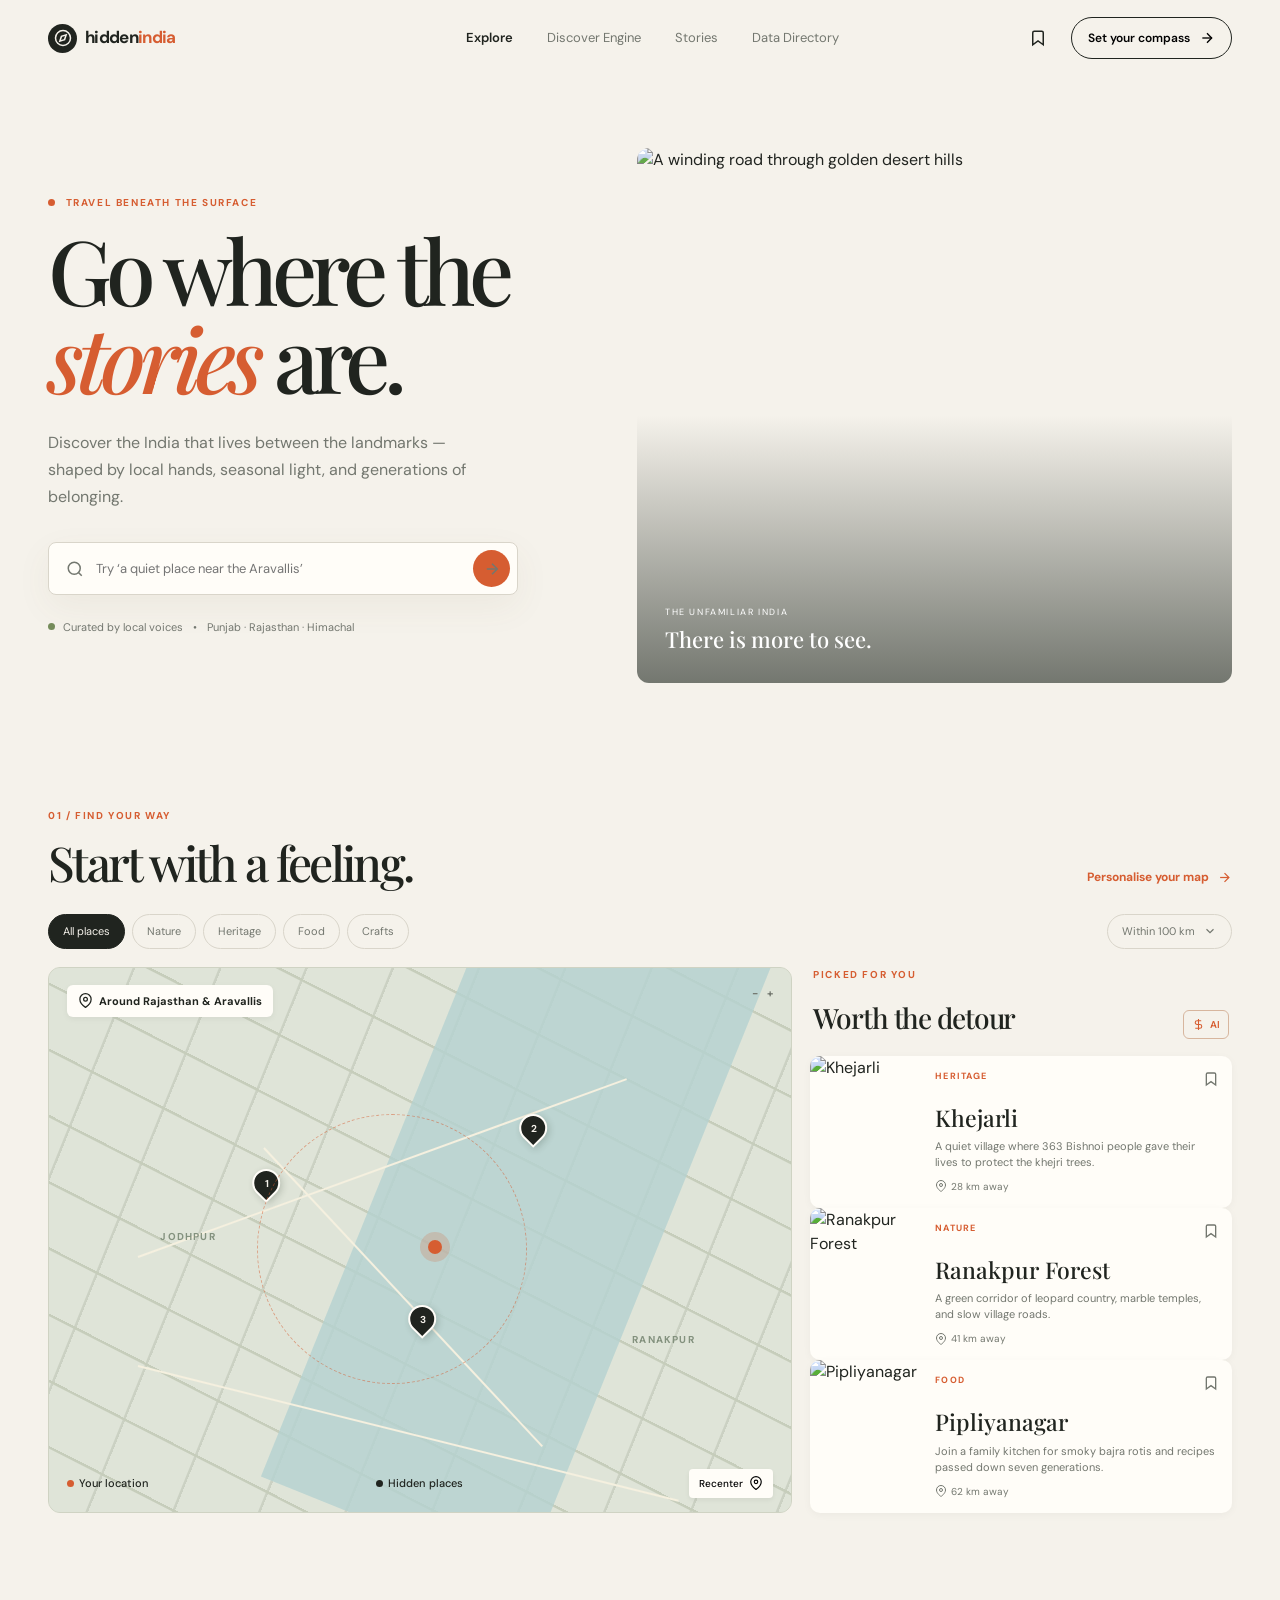
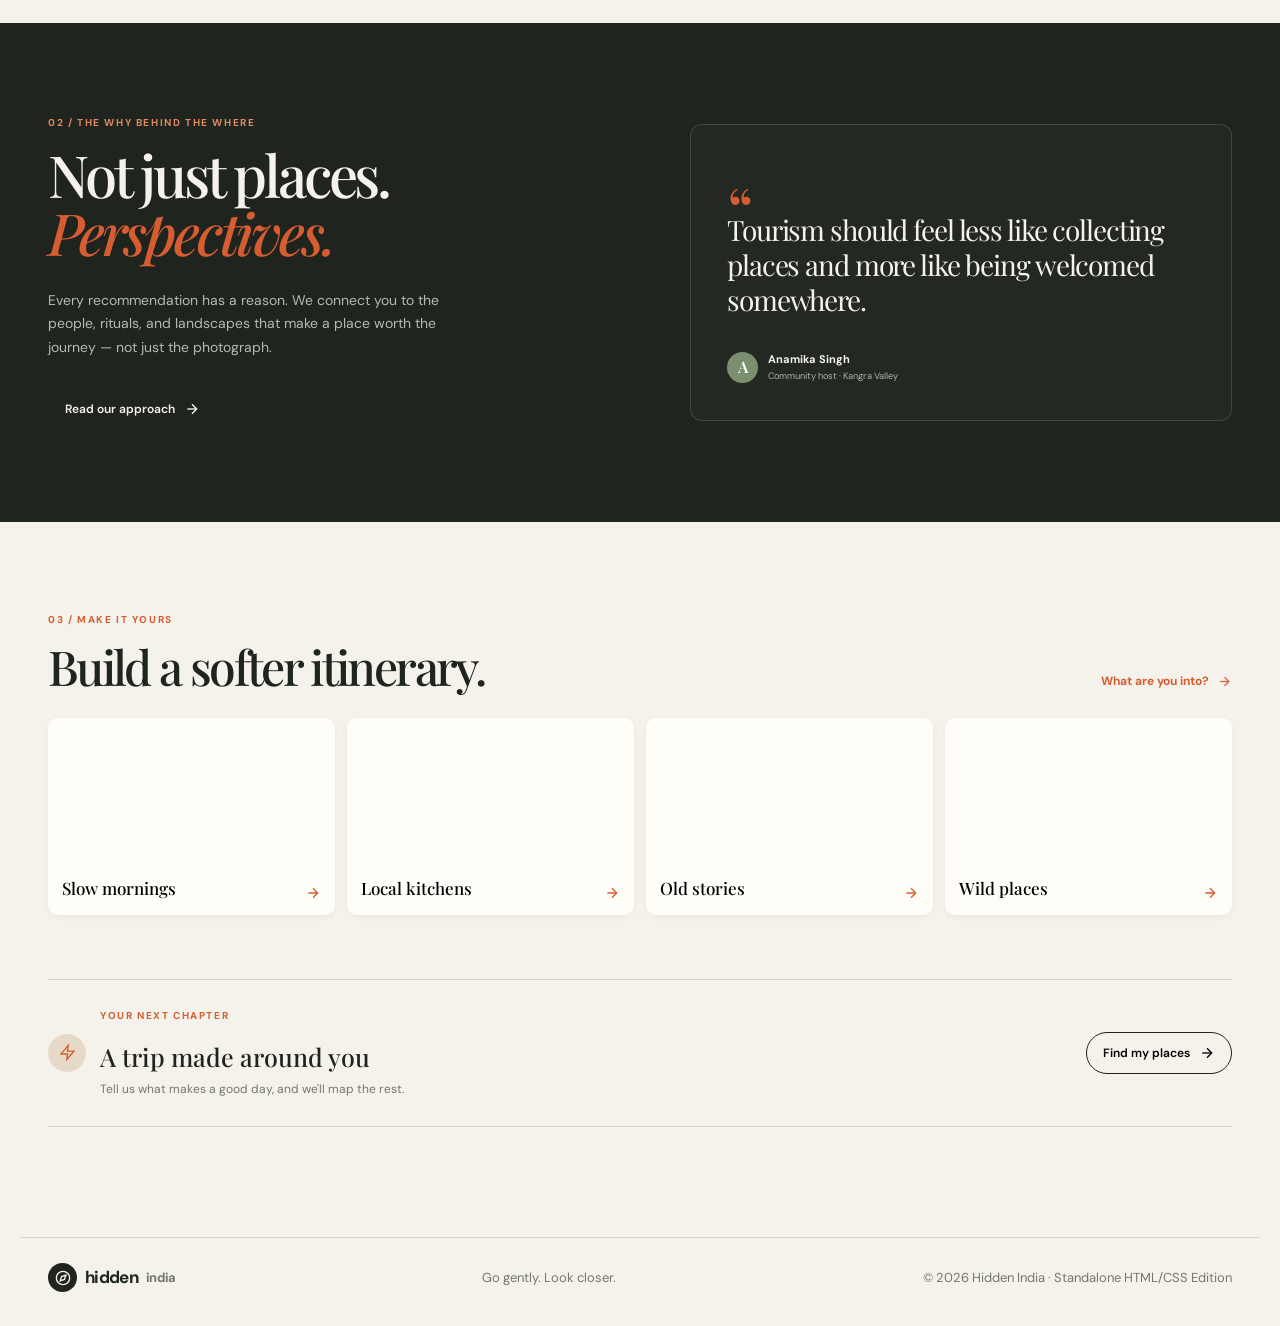
==== index.html @ 4155e413 "Conversion to HTML CSS JS" ====
<!DOCTYPE html>
<html lang="en">
<head>
  <meta charset="UTF-8">
  <meta name="viewport" content="width=device-width, initial-scale=1.0">
  <title>Hidden India — Go where the stories are</title>
  <meta name="description" content="Discover the India that lives between the landmarks — shaped by local hands, seasonal light, and generations of belonging.">
  <link rel="stylesheet" href="styles.css">
</head>
<body>

  <!-- Site Header -->
  <header class="site-header">
    <a class="brand" href="#top" aria-label="Hidden India home">
      <span class="brand-mark">
        <svg width="18" height="18" viewBox="0 0 24 24" fill="none" stroke="currentColor" stroke-width="2"><circle cx="12" cy="12" r="10"></circle><polygon points="16.24 7.76 14.12 14.12 7.76 16.24 9.88 9.88 16.24 7.76"></polygon></svg>
      </span>
      <span>hidden<span class="brand-accent">india</span></span>
    </a>
    <nav class="desktop-nav" aria-label="Primary navigation">
      <a href="#explore" class="active">Explore</a>
      <a href="discover.html">Discover Engine</a>
      <a href="#stories">Stories</a>
      <a href="dataset.html">Data Directory</a>
    </nav>
    <div class="header-actions">
      <button class="icon-button" aria-label="Saved places" onclick="showToast((JSON.parse(localStorage.getItem('hi_saved') || '[]').length) + ' saved places in your collection')">
        <svg width="18" height="18" viewBox="0 0 24 24" fill="none" stroke="currentColor" stroke-width="2"><path d="M19 21l-7-5-7 5V5a2 2 0 0 1 2-2h10a2 2 0 0 1 2 2z"></path></svg>
        <span class="saved-count"></span>
      </button>
      <button class="outline-button" onclick="openPrefsModal()">
        Set your compass 
        <svg width="16" height="16" viewBox="0 0 24 24" fill="none" stroke="currentColor" stroke-width="2"><line x1="5" y1="12" x2="19" y2="12"></line><polyline points="12 5 19 12 12 19"></polyline></svg>
      </button>
      <button class="mobile-menu" aria-label="Open menu">
        <svg width="20" height="20" viewBox="0 0 24 24" fill="none" stroke="currentColor" stroke-width="2"><line x1="3" y1="12" x2="21" y2="12"></line><line x1="3" y1="6" x2="21" y2="6"></line><line x1="3" y1="18" x2="21" y2="18"></line></svg>
      </button>
    </div>
  </header>

  <!-- Hero Section -->
  <section class="hero" id="top">
    <div class="hero-copy">
      <p class="eyebrow"><span class="eyebrow-dot"></span> Travel beneath the surface</p>
      <h1>Go where the<br><em>stories</em> are.</h1>
      <p class="hero-text">Discover the India that lives between the landmarks — shaped by local hands, seasonal light, and generations of belonging.</p>
      
      <div class="search-box">
        <svg width="18" height="18" viewBox="0 0 24 24" fill="none" stroke="currentColor" stroke-width="2"><circle cx="11" cy="11" r="8"></circle><line x1="21" y1="21" x2="16.65" y2="16.65"></line></svg>
        <input id="search-input" type="text" placeholder="Try ‘a quiet place near the Aravallis’" aria-label="Search places">
        <button onclick="showToast('Searching hidden places...')">
          <svg width="18" height="18" viewBox="0 0 24 24" fill="none" stroke="currentColor" stroke-width="2"><line x1="5" y1="12" x2="19" y2="12"></line><polyline points="12 5 19 12 12 19"></polyline></svg>
        </button>
      </div>
      
      <div class="hero-meta">
        <span><span class="pulse"></span> Curated by local voices</span>
        <span>•</span>
        <span>Punjab · Rajasthan · Himachal</span>
      </div>
    </div>

    <div class="hero-art">
      <img src="https://images.unsplash.com/photo-1500534623283-312aade485b7?auto=format&fit=crop&w=1100&q=85" alt="A winding road through golden desert hills">
      <div class="hero-art-caption">
        <span>THE UNFAMILIAR INDIA</span>
        <strong>There is more to see.</strong>
      </div>
    </div>
  </section>

  <!-- Section 01: Explore -->
  <section class="explore-section" id="explore">
    <div class="section-heading">
      <div>
        <p class="eyebrow">01 / Find your way</p>
        <h2>Start with a feeling.</h2>
      </div>
      <button class="text-link" onclick="openPrefsModal()">
        Personalise your map 
        <svg width="15" height="15" viewBox="0 0 24 24" fill="none" stroke="currentColor" stroke-width="2"><line x1="5" y1="12" x2="19" y2="12"></line><polyline points="12 5 19 12 12 19"></polyline></svg>
      </button>
    </div>

    <div class="filter-row" role="group" aria-label="Place filters">
      <button class="filter filter-btn active" data-filter="All places">All places</button>
      <button class="filter filter-btn" data-filter="Nature">Nature</button>
      <button class="filter filter-btn" data-filter="Heritage">Heritage</button>
      <button class="filter filter-btn" data-filter="Food">Food</button>
      <button class="filter filter-btn" data-filter="Crafts">Crafts</button>
      <button class="filter distance" onclick="showToast('Filtering within 100 km radius')">
        Within 100 km 
        <svg width="14" height="14" viewBox="0 0 24 24" fill="none" stroke="currentColor" stroke-width="2"><polyline points="6 9 12 15 18 9"></polyline></svg>
      </button>
    </div>

    <div class="explore-grid">
      <!-- Interactive Map Card -->
      <div class="map-card">
        <div class="map-top">
          <span>
            <svg width="15" height="15" viewBox="0 0 24 24" fill="none" stroke="currentColor" stroke-width="2"><path d="M21 10c0 7-9 13-9 13s-9-6-9-13a9 9 0 0 1 18 0z"></path><circle cx="12" cy="10" r="3"></circle></svg> 
            Around Rajasthan & Aravallis
          </span>
          <span class="map-zoom">− &nbsp; +</span>
        </div>
        
        <div class="map-surface" aria-label="Stylized map of destinations">
          <div class="map-water"></div>
          <div class="map-road road-one"></div>
          <div class="map-road road-two"></div>
          <div class="map-road road-three"></div>
          <div class="map-label label-one">JODHPUR</div>
          <div class="map-label label-two">RANAKPUR</div>
          
          <div class="user-pin" title="Your current location"><span></span></div>
          
          <button class="map-pin" data-id="1" style="left: 30%; top: 37%;" onclick="openPlaceModal(1)" aria-label="View Khejarli">
            <span>1</span>
          </button>
          <button class="map-pin" data-id="2" style="left: 66%; top: 27%;" onclick="openPlaceModal(2)" aria-label="View Ranakpur Forest">
            <span>2</span>
          </button>
          <button class="map-pin" data-id="3" style="left: 51%; top: 62%;" onclick="openPlaceModal(3)" aria-label="View Pipliyanagar">
            <span>3</span>
          </button>

          <div class="map-radius"></div>
        </div>

        <div class="map-footer">
          <span><span class="legend-dot saffron"></span> Your location</span>
          <span><span class="legend-dot green"></span> Hidden places</span>
          <button onclick="showToast('Map centred on your location')">
            Recenter 
            <svg width="14" height="14" viewBox="0 0 24 24" fill="none" stroke="currentColor" stroke-width="2"><path d="M21 10c0 7-9 13-9 13s-9-6-9-13a9 9 0 0 1 18 0z"></path><circle cx="12" cy="10" r="3"></circle></svg>
          </button>
        </div>
      </div>

      <!-- Recommendations Sidebar Column -->
      <aside class="recommendations">
        <div class="recommendation-title">
          <div>
            <p class="eyebrow">Picked for you</p>
            <h3>Worth the detour</h3>
          </div>
          <span class="ai-badge">
            <svg width="13" height="13" viewBox="0 0 24 24" fill="none" stroke="currentColor" stroke-width="2"><path d="M12 2v20M17 5H9.5a3.5 3.5 0 0 0 0 7h5a3.5 3.5 0 0 1 0 7H6"></path></svg> AI
          </span>
        </div>

        <div id="places-recommendations">
          <article class="place-card" data-id="1" onclick="openPlaceModal(1)">
            <img src="https://images.unsplash.com/photo-1524492412937-b28074a5d7da?auto=format&fit=crop&w=900&q=85" alt="Khejarli">
            <div class="place-card-content">
              <div class="place-card-top">
                <span class="place-type">Heritage</span>
                <button class="save-btn" aria-label="Save Khejarli" onclick="event.stopPropagation(); window.toggleSave(1, 'Khejarli')">
                  <svg width="16" height="16" viewBox="0 0 24 24" fill="none" stroke="currentColor" stroke-width="2"><path d="M19 21l-7-5-7 5V5a2 2 0 0 1 2-2h10a2 2 0 0 1 2 2z"></path></svg>
                </button>
              </div>
              <h4>Khejarli</h4>
              <p>A quiet village where 363 Bishnoi people gave their lives to protect the khejri trees.</p>
              <span class="distance-label">
                <svg width="12" height="12" viewBox="0 0 24 24" fill="none" stroke="currentColor" stroke-width="2"><path d="M21 10c0 7-9 13-9 13s-9-6-9-13a9 9 0 0 1 18 0z"></path><circle cx="12" cy="10" r="3"></circle></svg> 28 km away
              </span>
            </div>
          </article>

          <article class="place-card" data-id="2" onclick="openPlaceModal(2)">
            <img src="https://images.unsplash.com/photo-1531058020387-3be344556be6?auto=format&fit=crop&w=900&q=85" alt="Ranakpur Forest">
            <div class="place-card-content">
              <div class="place-card-top">
                <span class="place-type">Nature</span>
                <button class="save-btn" aria-label="Save Ranakpur Forest" onclick="event.stopPropagation(); window.toggleSave(2, 'Ranakpur Forest')">
                  <svg width="16" height="16" viewBox="0 0 24 24" fill="none" stroke="currentColor" stroke-width="2"><path d="M19 21l-7-5-7 5V5a2 2 0 0 1 2-2h10a2 2 0 0 1 2 2z"></path></svg>
                </button>
              </div>
              <h4>Ranakpur Forest</h4>
              <p>A green corridor of leopard country, marble temples, and slow village roads.</p>
              <span class="distance-label">
                <svg width="12" height="12" viewBox="0 0 24 24" fill="none" stroke="currentColor" stroke-width="2"><path d="M21 10c0 7-9 13-9 13s-9-6-9-13a9 9 0 0 1 18 0z"></path><circle cx="12" cy="10" r="3"></circle></svg> 41 km away
              </span>
            </div>
          </article>

          <article class="place-card" data-id="3" onclick="openPlaceModal(3)">
            <img src="https://images.unsplash.com/photo-1601050690597-df0568f70950?auto=format&fit=crop&w=900&q=85" alt="Pipliyanagar">
            <div class="place-card-content">
              <div class="place-card-top">
                <span class="place-type">Food</span>
                <button class="save-btn" aria-label="Save Pipliyanagar" onclick="event.stopPropagation(); window.toggleSave(3, 'Pipliyanagar')">
                  <svg width="16" height="16" viewBox="0 0 24 24" fill="none" stroke="currentColor" stroke-width="2"><path d="M19 21l-7-5-7 5V5a2 2 0 0 1 2-2h10a2 2 0 0 1 2 2z"></path></svg>
                </button>
              </div>
              <h4>Pipliyanagar</h4>
              <p>Join a family kitchen for smoky bajra rotis and recipes passed down seven generations.</p>
              <span class="distance-label">
                <svg width="12" height="12" viewBox="0 0 24 24" fill="none" stroke="currentColor" stroke-width="2"><path d="M21 10c0 7-9 13-9 13s-9-6-9-13a9 9 0 0 1 18 0z"></path><circle cx="12" cy="10" r="3"></circle></svg> 62 km away
              </span>
            </div>
          </article>
        </div>
      </aside>
    </div>
  </section>

  <!-- Section 02: Host Stories Band -->
  <section class="story-band" id="stories">
    <div>
      <p class="eyebrow">02 / The why behind the where</p>
      <h2>Not just places.<br><em>Perspectives.</em></h2>
      <p>Every recommendation has a reason. We connect you to the people, rituals, and landscapes that make a place worth the journey — not just the photograph.</p>
      <button class="dark-button" onclick="showToast('More stories and community perspectives coming soon')">
        Read our approach 
        <svg width="16" height="16" viewBox="0 0 24 24" fill="none" stroke="currentColor" stroke-width="2"><line x1="5" y1="12" x2="19" y2="12"></line><polyline points="12 5 19 12 12 19"></polyline></svg>
      </button>
    </div>

    <div class="quote-card">
      <div class="quote-mark">“</div>
      <blockquote>Tourism should feel less like collecting places and more like being welcomed somewhere.</blockquote>
      <div class="quote-author">
        <div class="avatar">A</div>
        <span>
          <strong>Anamika Singh</strong>
          <small>Community host · Kangra Valley</small>
        </span>
      </div>
    </div>
  </section>

  <!-- Section 03: Interests & Trip Planner -->
  <section class="lower-section" id="about">
    <div class="section-heading">
      <div>
        <p class="eyebrow">03 / Make it yours</p>
        <h2>Build a softer itinerary.</h2>
      </div>
      <button class="text-link" onclick="openPrefsModal()">
        What are you into? 
        <svg width="15" height="15" viewBox="0 0 24 24" fill="none" stroke="currentColor" stroke-width="2"><line x1="5" y1="12" x2="19" y2="12"></line><polyline points="12 5 19 12 12 19"></polyline></svg>
      </button>
    </div>

    <div class="interest-grid">
      <button class="interest-card" onclick="showToast('Slow mornings added to your compass preferences')">
        <span class="interest-image interest-1"></span>
        <span>Slow mornings</span>
        <svg width="16" height="16" viewBox="0 0 24 24" fill="none" stroke="currentColor" stroke-width="2"><line x1="5" y1="12" x2="19" y2="12"></line><polyline points="12 5 19 12 12 19"></polyline></svg>
      </button>
      <button class="interest-card" onclick="showToast('Local kitchens added to your compass preferences')">
        <span class="interest-image interest-2"></span>
        <span>Local kitchens</span>
        <svg width="16" height="16" viewBox="0 0 24 24" fill="none" stroke="currentColor" stroke-width="2"><line x1="5" y1="12" x2="19" y2="12"></line><polyline points="12 5 19 12 12 19"></polyline></svg>
      </button>
      <button class="interest-card" onclick="showToast('Old stories added to your compass preferences')">
        <span class="interest-image interest-3"></span>
        <span>Old stories</span>
        <svg width="16" height="16" viewBox="0 0 24 24" fill="none" stroke="currentColor" stroke-width="2"><line x1="5" y1="12" x2="19" y2="12"></line><polyline points="12 5 19 12 12 19"></polyline></svg>
      </button>
      <button class="interest-card" onclick="showToast('Wild places added to your compass preferences')">
        <span class="interest-image interest-4"></span>
        <span>Wild places</span>
        <svg width="16" height="16" viewBox="0 0 24 24" fill="none" stroke="currentColor" stroke-width="2"><line x1="5" y1="12" x2="19" y2="12"></line><polyline points="12 5 19 12 12 19"></polyline></svg>
      </button>
    </div>

    <div class="trip-panel">
      <div>
        <span class="trip-icon">
          <svg width="17" height="17" viewBox="0 0 24 24" fill="none" stroke="currentColor" stroke-width="2"><polygon points="13 2 3 14 12 14 11 22 21 10 12 10 13 2"></polygon></svg>
        </span>
        <div>
          <p class="eyebrow">Your next chapter</p>
          <h3 class="trip-count">A trip made around you</h3>
          <p>Tell us what makes a good day, and we'll map the rest.</p>
        </div>
      </div>
      <button class="outline-button" onclick="openPrefsModal()">
        Find my places 
        <svg width="16" height="16" viewBox="0 0 24 24" fill="none" stroke="currentColor" stroke-width="2"><line x1="5" y1="12" x2="19" y2="12"></line><polyline points="12 5 19 12 12 19"></polyline></svg>
      </button>
    </div>
  </section>

  <!-- Modals -->
  <div id="place-modal-backdrop" class="modal-backdrop" onclick="closePlaceModal()">
    <div class="modal-body" onclick="event.stopPropagation()"></div>
  </div>

  <div id="prefs-modal-backdrop" class="modal-backdrop" onclick="closePrefsModal()">
    <div class="prefs-modal" onclick="event.stopPropagation()">
      <button class="modal-close" onclick="closePrefsModal()" aria-label="Close">
        <svg width="18" height="18" viewBox="0 0 24 24" fill="none" stroke="currentColor" stroke-width="2"><line x1="18" y1="6" x2="6" y2="18"></line><line x1="6" y1="6" x2="18" y2="18"></line></svg>
      </button>
      <span class="trip-icon">
        <svg width="17" height="17" viewBox="0 0 24 24" fill="none" stroke="currentColor" stroke-width="2"><path d="M20.84 4.61a5.5 5.5 0 0 0-7.78 0L12 5.67l-1.06-1.06a5.5 5.5 0 0 0-7.78 7.78l1.06 1.06L12 21.23l7.78-7.78 1.06-1.06a5.5 5.5 0 0 0 0-7.78z"></path></svg>
      </span>
      <p class="eyebrow">Your compass</p>
      <h2>What makes a good day?</h2>
      <p>Choose a few signals and we'll tune your map to you.</p>
      
      <div class="preference-options">
        <button class="pref-btn">
          <span>Quiet & unhurried</span>
          <svg width="15" height="15" viewBox="0 0 24 24" fill="none" stroke="currentColor" stroke-width="2.5"><polyline points="20 6 9 17 4 12"></polyline></svg>
        </button>
        <button class="pref-btn">
          <span>Eat something local</span>
          <svg width="15" height="15" viewBox="0 0 24 24" fill="none" stroke="currentColor" stroke-width="2.5"><polyline points="20 6 9 17 4 12"></polyline></svg>
        </button>
        <button class="pref-btn">
          <span>Get lost in nature</span>
          <svg width="15" height="15" viewBox="0 0 24 24" fill="none" stroke="currentColor" stroke-width="2.5"><polyline points="20 6 9 17 4 12"></polyline></svg>
        </button>
        <button class="pref-btn">
          <span>Meet the makers</span>
          <svg width="15" height="15" viewBox="0 0 24 24" fill="none" stroke="currentColor" stroke-width="2.5"><polyline points="20 6 9 17 4 12"></polyline></svg>
        </button>
      </div>

      <button class="dark-button full" onclick="closePrefsModal(); showToast('Your compass is ready!');">
        Show me the way 
        <svg width="16" height="16" viewBox="0 0 24 24" fill="none" stroke="currentColor" stroke-width="2"><line x1="5" y1="12" x2="19" y2="12"></line><polyline points="12 5 19 12 12 19"></polyline></svg>
      </button>
    </div>
  </div>

  <!-- Toast Element -->
  <div id="toast" class="toast">
    <span class="toast-msg"></span>
  </div>

  <!-- Footer -->
  <footer>
    <a class="brand" href="#top">
      <span class="brand-mark">
        <svg width="16" height="16" viewBox="0 0 24 24" fill="none" stroke="currentColor" stroke-width="2"><circle cx="12" cy="12" r="10"></circle><polygon points="16.24 7.76 14.12 14.12 7.76 16.24 9.88 9.88 16.24 7.76"></polygon></svg>
      </span> 
      hidden<span class="brand-accent">india</span>
    </a>
    <span>Go gently. Look closer.</span>
    <span>© 2026 Hidden India · Standalone HTML/CSS Edition</span>
  </footer>

  <script src="app.js"></script>
</body>
</html>
---- styles.css ----
@import url('https://fonts.googleapis.com/css2?family=DM+Sans:ital,opsz,wght@0,9..40,100..1000;1,9..40,100..1000&family=Playfair+Display:ital,wght@0,400..900;1,400..900&display=swap');

:root {
  color-scheme: light;
  --background: #f5f2eb;
  --foreground: #20241f;
  --card: #fffdf8;
  --card-foreground: #20241f;
  --primary: #d65d31;
  --primary-hover: #b84a22;
  --primary-foreground: #fffaf2;
  --muted: #e9e5dc;
  --muted-foreground: #73776f;
  --border: #d9d5ca;
  --ring: #d65d31;
  --radius: 0.75rem;
  --font-sans: 'DM Sans', sans-serif;
  --font-serif: 'Playfair Display', serif;
}

* {
  box-sizing: border-box;
  margin: 0;
  padding: 0;
  border-color: var(--border);
}

html {
  scroll-behavior: smooth;
  background: var(--background);
}

body {
  margin: 0;
  background: var(--background);
  color: var(--foreground);
  font-family: var(--font-sans);
  line-height: 1.5;
  -webkit-font-smoothing: antialiased;
}

button, input, select, textarea {
  font: inherit;
}

button {
  cursor: pointer;
}

a {
  text-decoration: none;
  color: inherit;
}

/* Base Utility & Component Classes */
.icon {
  display: inline-block;
  width: 1em;
  height: 1em;
  stroke-width: 0;
  stroke: currentColor;
  fill: currentColor;
  vertical-align: middle;
}

.site-header {
  max-width: 1240px;
  margin: auto;
  height: 76px;
  padding: 0 28px;
  display: flex;
  align-items: center;
  justify-content: space-between;
}

.brand {
  display: inline-flex;
  align-items: center;
  gap: 8px;
  color: var(--foreground);
  font-size: 17px;
  letter-spacing: -0.04em;
  font-weight: 700;
  text-decoration: none;
}

.brand-mark {
  width: 29px;
  height: 29px;
  display: grid;
  place-items: center;
  background: var(--foreground);
  color: var(--background);
  border-radius: 50%;
}

.brand-accent {
  color: var(--primary);
}

.desktop-nav {
  display: flex;
  gap: 34px;
  margin-left: 100px;
}

.desktop-nav a, footer span:last-child, footer span:nth-child(2) {
  color: var(--muted-foreground);
  font-size: 13px;
  text-decoration: none;
  transition: color 0.2s ease;
}

.desktop-nav a:hover, .desktop-nav a.active {
  color: var(--foreground);
  font-weight: 600;
}

.header-actions {
  display: flex;
  align-items: center;
  gap: 18px;
}

.icon-button, .mobile-menu {
  border: 0;
  background: none;
  display: flex;
  gap: 6px;
  align-items: center;
  color: var(--foreground);
}

.icon-button span {
  font-size: 11px;
  color: var(--primary);
  font-weight: 700;
}

.outline-button, .dark-button {
  border: 1px solid var(--foreground);
  background: transparent;
  border-radius: 99px;
  padding: 11px 16px;
  display: inline-flex;
  align-items: center;
  gap: 9px;
  font-size: 12px;
  font-weight: 600;
  transition: all 0.2s ease;
}

.outline-button:hover {
  background: var(--foreground);
  color: var(--background);
}

.dark-button {
  color: var(--background);
  background: var(--foreground);
  border-color: var(--foreground);
}

.dark-button:hover {
  background: var(--primary);
  border-color: var(--primary);
}

.mobile-menu {
  display: none;
}

/* Hero Section */
.hero {
  max-width: 1240px;
  margin: 0 auto;
  padding: 72px 28px 100px;
  display: grid;
  grid-template-columns: .92fr 1.08fr;
  gap: 82px;
  align-items: center;
}

.eyebrow {
  margin: 0 0 15px;
  color: var(--primary);
  text-transform: uppercase;
  font-size: 10px;
  letter-spacing: .16em;
  font-weight: 700;
}

.eyebrow-dot, .pulse {
  width: 7px;
  height: 7px;
  background: var(--primary);
  display: inline-block;
  border-radius: 50%;
  margin-right: 7px;
}

.pulse {
  background: #758c5b;
  margin: 0 5px 1px 0;
  animation: pulse-glow 2s infinite;
}

@keyframes pulse-glow {
  0% { transform: scale(0.95); box-shadow: 0 0 0 0 rgba(117, 140, 91, 0.7); }
  70% { transform: scale(1); box-shadow: 0 0 0 6px rgba(117, 140, 91, 0); }
  100% { transform: scale(0.95); box-shadow: 0 0 0 0 rgba(117, 140, 91, 0); }
}

.hero h1 {
  font-family: var(--font-serif);
  font-size: clamp(52px, 7vw, 92px);
  line-height: .98;
  letter-spacing: -.07em;
  font-weight: 500;
  margin-bottom: 28px;
}

.hero h1 em, h2 em {
  color: var(--primary);
  font-style: italic;
}

.hero-text {
  color: var(--muted-foreground);
  font-size: 16px;
  line-height: 1.7;
  max-width: 430px;
}

.search-box {
  background: var(--card);
  border: 1px solid var(--border);
  display: flex;
  align-items: center;
  gap: 12px;
  padding: 7px 7px 7px 17px;
  margin-top: 32px;
  max-width: 470px;
  box-shadow: 0 12px 35px #6c5b4410;
  border-radius: 8px;
}

.search-box svg {
  color: var(--muted-foreground);
  flex-shrink: 0;
}

.search-box input {
  border: 0;
  outline: 0;
  background: transparent;
  flex: 1;
  min-width: 0;
  font-size: 13px;
  color: var(--foreground);
}

.search-box button {
  border: 0;
  border-radius: 50%;
  width: 37px;
  height: 37px;
  display: grid;
  place-items: center;
  background: var(--primary);
  color: white;
  transition: background 0.2s ease;
}

.search-box button:hover {
  background: var(--primary-hover);
}

.hero-meta {
  margin-top: 24px;
  display: flex;
  gap: 10px;
  color: var(--muted-foreground);
  font-size: 11px;
}

.hero-art {
  min-height: 535px;
  position: relative;
  overflow: hidden;
  border-radius: 12px;
}

.hero-art img {
  width: 100%;
  height: 535px;
  object-fit: cover;
  filter: saturate(.8);
  transition: transform 0.5s ease;
}

.hero-art:hover img {
  transform: scale(1.03);
}

.hero-art:after {
  content: '';
  position: absolute;
  inset: 0;
  background: linear-gradient(180deg, transparent 50%, #1d251d99);
}

.hero-art-caption {
  position: absolute;
  z-index: 1;
  bottom: 27px;
  left: 28px;
  color: white;
  display: flex;
  flex-direction: column;
  gap: 4px;
}

.hero-art-caption span {
  font-size: 9px;
  letter-spacing: .18em;
}

.hero-art-caption strong {
  font-family: var(--font-serif);
  font-size: 22px;
  font-weight: 500;
}

/* Explore & Section Styles */
.explore-section, .lower-section {
  max-width: 1240px;
  margin: auto;
  padding: 25px 28px 110px;
}

.section-heading {
  display: flex;
  align-items: flex-end;
  justify-content: space-between;
  gap: 20px;
  margin-bottom: 28px;
}

.section-heading h2, .story-band h2 {
  font-family: var(--font-serif);
  font-size: 48px;
  line-height: 1;
  font-weight: 500;
  letter-spacing: -.055em;
  margin-bottom: 0;
}

.text-link {
  border: 0;
  background: none;
  display: flex;
  align-items: center;
  gap: 8px;
  color: var(--primary);
  font-size: 12px;
  font-weight: 700;
  transition: opacity 0.2s;
}

.text-link:hover {
  opacity: 0.8;
}

.filter-row {
  display: flex;
  gap: 7px;
  flex-wrap: wrap;
  margin-bottom: 18px;
}

.filter {
  border: 1px solid var(--border);
  background: transparent;
  border-radius: 99px;
  padding: 8px 14px;
  color: var(--muted-foreground);
  font-size: 11px;
  transition: all 0.2s ease;
}

.filter.active, .filter:hover {
  background: var(--foreground);
  border-color: var(--foreground);
  color: var(--background);
}

.filter.distance {
  margin-left: auto;
  display: flex;
  align-items: center;
  gap: 8px;
}

.explore-grid {
  display: grid;
  grid-template-columns: 1.5fr .85fr;
  gap: 18px;
}

/* Interactive Map Card */
.map-card {
  background: #dce0d3;
  min-height: 510px;
  position: relative;
  overflow: hidden;
  border: 1px solid #cfd3c3;
  border-radius: 12px;
}

.map-top, .map-footer {
  position: absolute;
  z-index: 3;
  left: 18px;
  right: 18px;
  top: 17px;
  display: flex;
  justify-content: space-between;
  font-size: 11px;
  font-weight: 700;
}

.map-top span:first-child {
  background: var(--card);
  padding: 8px 11px;
  display: flex;
  align-items: center;
  gap: 6px;
  border-radius: 6px;
  box-shadow: 0 2px 6px rgba(0,0,0,0.05);
}

.map-zoom {
  color: var(--muted-foreground);
  user-select: none;
}

.map-surface {
  position: absolute;
  inset: 0;
  background: repeating-linear-gradient(27deg, transparent 0 56px, #c6cdbb 57px 59px), repeating-linear-gradient(112deg, transparent 0 77px, #cbd1c3 78px 80px), #dfe4d8;
}

.map-water {
  position: absolute;
  width: 38%;
  height: 130%;
  left: 45%;
  top: -22%;
  background: #b6d2d1;
  transform: rotate(22deg);
  opacity: .8;
}

.map-road {
  position: absolute;
  height: 2px;
  background: #f5f0df;
  transform-origin: left;
}

.road-one {
  width: 70%;
  left: 12%;
  top: 53%;
  transform: rotate(-20deg);
}

.road-two {
  width: 55%;
  left: 29%;
  top: 33%;
  transform: rotate(47deg);
}

.road-three {
  width: 75%;
  left: 12%;
  top: 73%;
  transform: rotate(14deg);
}

.map-label {
  position: absolute;
  color: #83917e;
  font-size: 10px;
  letter-spacing: .12em;
  font-weight: 700;
}

.label-one { left: 15%; top: 48%; }
.label-two { right: 13%; top: 67%; }

.map-radius {
  position: absolute;
  width: 270px;
  height: 270px;
  border: 1px dashed #d65d3180;
  border-radius: 50%;
  left: 28%;
  top: 27%;
  animation: spin-pulse 20s linear infinite;
}

@keyframes spin-pulse {
  0% { transform: rotate(0deg); }
  100% { transform: rotate(360deg); }
}

.user-pin {
  position: absolute;
  left: 51%;
  top: 50%;
  width: 14px;
  height: 14px;
  border-radius: 50%;
  background: var(--primary);
  box-shadow: 0 0 0 8px #d65d3133;
}

.map-pin {
  position: absolute;
  transform: translate(-50%, -50%);
  width: 28px;
  height: 28px;
  border: 2px solid var(--card);
  border-radius: 50% 50% 50% 0;
  background: var(--foreground);
  color: var(--background);
  transform-origin: center;
  rotate: -45deg;
  box-shadow: 0 3px 7px #22302533;
  transition: all 0.2s cubic-bezier(0.175, 0.885, 0.32, 1.275);
}

.map-pin span {
  display: block;
  rotate: 45deg;
  font-size: 10px;
  font-weight: 700;
  text-align: center;
}

.map-pin.selected, .map-pin:hover {
  background: var(--primary);
  scale: 1.18;
  z-index: 5;
}

.map-footer {
  top: auto;
  bottom: 14px;
  align-items: center;
  font-weight: 500;
}

.map-footer span {
  display: flex;
  align-items: center;
  gap: 5px;
}

.map-footer button {
  border: 0;
  background: var(--card);
  padding: 7px 10px;
  display: flex;
  align-items: center;
  gap: 6px;
  font-size: 10px;
  border-radius: 4px;
  box-shadow: 0 2px 5px rgba(0,0,0,0.06);
}

.legend-dot {
  width: 7px;
  height: 7px;
  display: inline-block;
  border-radius: 50%;
}

.saffron { background: var(--primary); }
.green { background: var(--foreground); }

/* Recommendations & Place Cards */
.recommendations {
  display: flex;
  flex-direction: column;
  gap: 12px;
}

.recommendation-title {
  display: flex;
  align-items: flex-end;
  justify-content: space-between;
  padding: 0 3px 5px;
}

.recommendation-title h3 {
  font-family: var(--font-serif);
  font-size: 28px;
  font-weight: 500;
  margin: 0;
  letter-spacing: -.04em;
}

.ai-badge {
  display: flex;
  gap: 5px;
  align-items: center;
  border: 1px solid #d7b69e;
  color: var(--primary);
  padding: 6px 8px;
  font-size: 10px;
  border-radius: 6px;
  font-weight: 600;
}

.place-card {
  background: var(--card);
  display: grid;
  grid-template-columns: 112px 1fr;
  min-height: 143px;
  cursor: pointer;
  border-radius: 10px;
  overflow: hidden;
  box-shadow: 0 2px 8px rgba(0,0,0,0.04);
  transition: transform 0.2s ease, box-shadow 0.2s ease;
}

.place-card:hover {
  transform: translateY(-3px);
  box-shadow: 0 6px 16px rgba(0,0,0,0.08);
}

.place-card img {
  width: 112px;
  height: 100%;
  min-height: 143px;
  object-fit: cover;
}

.place-card-content {
  padding: 14px 13px;
}

.place-card-top {
  display: flex;
  justify-content: space-between;
}

.place-type {
  text-transform: uppercase;
  font-size: 9px;
  letter-spacing: .13em;
  color: var(--primary);
  font-weight: 700;
}

.place-card button {
  border: 0;
  padding: 0;
  background: none;
  color: var(--muted-foreground);
  transition: color 0.2s;
}

.place-card button.saved {
  color: var(--primary);
}

.place-card h4 {
  font-family: var(--font-serif);
  font-size: 23px;
  font-weight: 500;
  margin: 7px 0 4px;
}

.place-card p {
  color: var(--muted-foreground);
  font-size: 11px;
  line-height: 1.45;
  margin-bottom: 8px;
}

.distance-label {
  display: flex;
  align-items: center;
  gap: 4px;
  color: var(--muted-foreground);
  font-size: 10px;
}

.empty-state {
  color: var(--muted-foreground);
  padding: 24px;
  background: var(--card);
  font-size: 13px;
  border-radius: 8px;
  text-align: center;
}

/* Host Stories Band */
.story-band {
  background: var(--foreground);
  color: var(--background);
  padding: 92px max(28px, calc((100vw - 1184px) / 2));
  display: grid;
  grid-template-columns: 1fr 1fr;
  gap: 100px;
  align-items: center;
}

.story-band .eyebrow {
  color: #df8a63;
}

.story-band h2 {
  font-size: 58px;
}

.story-band > div:first-child > p:not(.eyebrow) {
  max-width: 400px;
  color: #b5b9af;
  line-height: 1.7;
  font-size: 14px;
  margin: 28px 0;
}

.quote-card {
  border: 1px solid #ffffff25;
  padding: 36px;
  border-radius: 12px;
  background: rgba(255,255,255,0.02);
}

.quote-mark {
  color: var(--primary);
  font-family: var(--font-serif);
  font-size: 64px;
  height: 33px;
}

.quote-card blockquote {
  font-family: var(--font-serif);
  font-size: 28px;
  line-height: 1.25;
  letter-spacing: -.04em;
  margin: 18px 0 34px;
}

.quote-author {
  display: flex;
  align-items: center;
  gap: 10px;
}

.avatar {
  width: 31px;
  height: 31px;
  display: grid;
  place-items: center;
  border-radius: 50%;
  background: #7b8f6f;
  font-family: var(--font-serif);
  font-weight: 600;
  color: white;
}

.quote-author span {
  display: flex;
  flex-direction: column;
  font-size: 11px;
}

.quote-author small {
  color: #aeb4aa;
  margin-top: 3px;
}

/* Lower Section & Interests */
.lower-section {
  padding-top: 90px;
}

.interest-grid {
  display: grid;
  grid-template-columns: repeat(4, 1fr);
  gap: 12px;
}

.interest-card {
  border: 0;
  padding: 0;
  background: var(--card);
  text-align: left;
  position: relative;
  overflow: hidden;
  min-height: 190px;
  border-radius: 10px;
  box-shadow: 0 2px 8px rgba(0,0,0,0.04);
  transition: transform 0.2s;
}

.interest-card:hover {
  transform: translateY(-3px);
}

.interest-image {
  display: block;
  height: 145px;
  background-size: cover;
  background-position: center;
  filter: saturate(.75);
  transition: filter 0.3s ease;
}

.interest-card:hover .interest-image {
  filter: saturate(1);
}

.interest-1 { background-image: url('https://images.unsplash.com/photo-1500534314209-a25ddb2bd429?auto=format&fit=crop&w=500&q=80'); }
.interest-2 { background-image: url('https://images.unsplash.com/photo-1547592180-85f173990554?auto=format&fit=crop&w=500&q=80'); }
.interest-3 { background-image: url('https://images.unsplash.com/photo-1533130061792-64b345e4a833?auto=format&fit=crop&w=500&q=80'); }
.interest-4 { background-image: url('https://images.unsplash.com/photo-1441974231531-c6227db76b6e?auto=format&fit=crop&w=500&q=80'); }

.interest-card > span:last-of-type {
  display: inline-block;
  padding: 13px 14px;
  font-family: var(--font-serif);
  font-size: 17px;
  font-weight: 500;
}

.interest-card > svg {
  position: absolute;
  right: 14px;
  bottom: 14px;
  color: var(--primary);
}

.trip-panel {
  margin-top: 64px;
  display: flex;
  justify-content: space-between;
  align-items: center;
  border-top: 1px solid var(--border);
  border-bottom: 1px solid var(--border);
  padding: 28px 0;
}

.trip-panel > div {
  display: flex;
  gap: 14px;
  align-items: center;
}

.trip-panel h3 {
  font-family: var(--font-serif);
  font-size: 25px;
  font-weight: 500;
  margin: 0 0 5px;
}

.trip-panel p:not(.eyebrow) {
  margin: 0;
  color: var(--muted-foreground);
  font-size: 12px;
}

.trip-icon {
  width: 38px;
  height: 38px;
  display: grid;
  place-items: center;
  background: #e6d9c7;
  color: var(--primary);
  border-radius: 50%;
  flex-shrink: 0;
}

/* Modals & Backdrops */
.modal-backdrop {
  position: fixed;
  inset: 0;
  z-index: 100;
  display: grid;
  place-items: center;
  background: #20241fcc;
  padding: 20px;
  backdrop-filter: blur(4px);
  opacity: 0;
  visibility: hidden;
  transition: opacity 0.25s ease, visibility 0.25s ease;
}

.modal-backdrop.active {
  opacity: 1;
  visibility: visible;
}

.place-modal, .prefs-modal {
  background: var(--card);
  max-width: 480px;
  width: 100%;
  position: relative;
  box-shadow: 0 18px 60px rgba(0,0,0,0.25);
  border-radius: 14px;
  overflow: hidden;
  transform: translateY(20px);
  transition: transform 0.25s ease;
}

.modal-backdrop.active .place-modal,
.modal-backdrop.active .prefs-modal {
  transform: translateY(0);
}

.place-modal > img {
  width: 100%;
  height: 230px;
  object-fit: cover;
}

.modal-content, .prefs-modal {
  padding: 27px;
}

.modal-content h2, .prefs-modal h2 {
  font-family: var(--font-serif);
  font-size: 39px;
  letter-spacing: -.05em;
  font-weight: 500;
  margin: 0 0 8px;
}

.modal-content p:not(.eyebrow), .prefs-modal > p:not(.eyebrow) {
  color: var(--muted-foreground);
  line-height: 1.6;
  font-size: 13px;
}

.modal-close {
  position: absolute;
  z-index: 2;
  right: 14px;
  top: 14px;
  width: 31px;
  height: 31px;
  display: grid;
  place-items: center;
  border: 0;
  background: var(--card);
  color: var(--foreground);
  border-radius: 50%;
  box-shadow: 0 2px 8px rgba(0,0,0,0.15);
}

.modal-tags {
  display: flex;
  gap: 6px;
  margin: 18px 0;
}

.modal-tags span {
  border: 1px solid var(--border);
  padding: 6px 9px;
  font-size: 10px;
  border-radius: 4px;
}

.full {
  width: 100%;
  justify-content: center;
}

.preference-options {
  display: grid;
  gap: 7px;
  margin: 22px 0;
}

.preference-options button {
  display: flex;
  align-items: center;
  justify-content: space-between;
  border: 1px solid var(--border);
  background: transparent;
  padding: 12px;
  font-size: 12px;
  color: var(--foreground);
  border-radius: 8px;
  transition: all 0.2s ease;
}

.preference-options button svg {
  opacity: 0;
  color: var(--primary);
}

.preference-options button.selected {
  border-color: var(--primary);
  background: #d65d310c;
}

.preference-options button.selected svg {
  opacity: 1;
}

/* Toast Component */
.toast, .discover-toast {
  position: fixed;
  z-index: 200;
  bottom: 24px;
  left: 50%;
  transform: translateX(-50%) translateY(100px);
  background: var(--foreground);
  color: var(--background);
  padding: 12px 18px;
  display: flex;
  align-items: center;
  gap: 8px;
  font-size: 12px;
  border-radius: 8px;
  box-shadow: 0 8px 25px rgba(0,0,0,0.2);
  opacity: 0;
  transition: transform 0.3s ease, opacity 0.3s ease;
}

.toast.show, .discover-toast.show {
  transform: translateX(-50%) translateY(0);
  opacity: 1;
}

footer {
  max-width: 1240px;
  margin: auto;
  padding: 25px 28px 34px;
  display: flex;
  justify-content: space-between;
  align-items: center;
  border-top: 1px solid var(--border);
}

/* Prototype Ribbon & Discover Page Styles */
.prototype-ribbon {
  background: #173f35;
  color: #fffaf2;
  text-align: center;
  font-size: 11px;
  padding: 7px;
  letter-spacing: .04em;
  font-weight: 500;
}

.discover-page {
  min-height: 100vh;
  background: #f6f4ef;
  color: #17241f;
  font-family: var(--font-sans);
}

.discover-header {
  height: 70px;
  background: #fffefa;
  border-bottom: 1px solid #e4e1d9;
  display: flex;
  align-items: center;
  justify-content: space-between;
  padding: 0 28px;
  gap: 24px;
  box-shadow: 0 2px 12px #22382a0b;
}

.discover-brand {
  display: flex;
  align-items: center;
  gap: 10px;
  color: #17241f;
  text-decoration: none;
  min-width: 236px;
}

.discover-brand strong {
  font-size: 20px;
  letter-spacing: -.04em;
  display: block;
}

.discover-brand small {
  font-size: 10px;
  display: block;
  color: #5d665f;
  margin-top: 1px;
}

.discover-mark {
  display: grid;
  place-items: center;
  width: 38px;
  height: 38px;
  background: #ed8b4a;
  color: #fffefa;
  border-radius: 10px;
}

.discover-header nav {
  display: flex;
  gap: 32px;
  height: 100%;
  align-items: center;
}

.discover-header nav a {
  font-size: 12px;
  color: #17241f;
  text-decoration: none;
  height: 100%;
  display: grid;
  place-items: center;
  position: relative;
  transition: color 0.2s;
}

.discover-header nav a.active, .discover-header nav a:hover {
  color: #db642f;
  font-weight: 700;
}

.discover-header nav a.active:after {
  content: '';
  position: absolute;
  bottom: 0;
  left: 0;
  right: 0;
  height: 2px;
  background: #ed8b4a;
}

.discover-user {
  display: flex;
  align-items: center;
  gap: 7px;
  font-size: 12px;
  white-space: nowrap;
}

.user-avatar {
  display: grid;
  place-items: center;
  margin-left: 12px;
  width: 34px;
  height: 34px;
  background: #d4b091;
  border-radius: 50%;
  font-size: 10px;
  font-weight: 700;
}

.discover-shell {
  max-width: 1440px;
  margin: auto;
  padding: 18px 22px 0;
  display: grid;
  grid-template-columns: 290px minmax(450px, 1fr) 390px;
  gap: 12px;
}

.filter-rail, .detail-rail {
  min-width: 0;
}

.filter-rail {
  background: #fffefa;
  border: 1px solid #e5e2db;
  border-radius: 12px;
  padding: 18px;
  align-self: start;
}

.rail-label, .rail-section > p {
  font-size: 12px;
  font-weight: 700;
  margin: 0 0 10px;
}

.rail-label {
  color: #59645d;
  font-weight: 500;
}

.location-button {
  width: 100%;
  border: 0;
  background: transparent;
  text-align: left;
  display: grid;
  grid-template-columns: 1fr auto;
  gap: 3px;
  padding: 0 0 18px;
  border-bottom: 1px solid #eeeae2;
  color: #17241f;
}

.location-button strong {
  font-size: 16px;
}

.location-button span {
  font-size: 12px;
  color: #68716b;
}

.location-button svg {
  grid-row: 1/3;
  grid-column: 2;
  align-self: center;
  color: var(--primary);
}

.rail-section {
  padding: 18px 0 0;
}

.choice-grid {
  display: grid;
  grid-template-columns: repeat(4, 1fr);
  gap: 7px;
}

.choice-grid button, .view-select {
  background: #fffefa;
  border: 1px solid #deddd7;
  border-radius: 7px;
  padding: 9px 4px;
  color: #37453e;
  font-size: 11px;
  transition: all 0.2s ease;
}

.choice-grid button.chosen, .choice-grid button:hover {
  border-color: #e27b43;
  background: #fff7ef;
  color: #d55e2c;
  font-weight: 600;
}

.interest-options {
  display: grid;
  grid-template-columns: repeat(3, 1fr);
  gap: 8px;
}

.interest-options button {
  background: #f7f5ef;
  border: 0;
  border-radius: 10px;
  padding: 12px 4px 9px;
  display: flex;
  align-items: center;
  flex-direction: column;
  gap: 6px;
  color: #536058;
  font-size: 10px;
  transition: all 0.2s ease;
}

.interest-options button:nth-child(2) {
  color: #477953;
}

.interest-options button.chosen, .interest-options button:hover {
  outline: 1px solid #ed8b4a;
  background: #fff3e8;
  color: #d55e2c;
}

.discover-button {
  border: 0;
  border-radius: 7px;
  background: #145343;
  color: #fffefa;
  padding: 12px 15px;
  display: flex;
  align-items: center;
  justify-content: center;
  gap: 7px;
  font-size: 12px;
  font-weight: 700;
  transition: background 0.2s ease;
}

.discover-button:hover {
  background: #0e3f32;
}

.filter-rail .discover-button {
  width: 100%;
  margin-top: 22px;
}

.discover-main {
  min-width: 0;
}

.results-heading {
  display: flex;
  justify-content: space-between;
  align-items: flex-start;
  padding: 6px 10px 12px;
}

.results-heading h1 {
  font-size: 20px;
  margin: 0 0 9px;
  letter-spacing: -.035em;
}

.results-heading h1 em {
  font-style: normal;
  color: #de622c;
}

.prototype-kicker {
  color: #d46735;
  text-transform: uppercase;
  font-size: 9px;
  letter-spacing: .12em;
  font-weight: 700;
  margin: 0 0 5px;
}

.legend-chips {
  display: flex;
  gap: 7px;
  flex-wrap: wrap;
}

.legend-chips span {
  border-radius: 99px;
  padding: 6px 9px;
  background: #e9f2e9;
  color: #34734d;
  font-size: 10px;
  font-weight: 600;
}

.legend-chips span:nth-child(2) { background: #f0eafa; color: #6c5198; }
.legend-chips span:nth-child(3) { background: #fff0e4; color: #bc6133; }

.view-select {
  display: flex;
  align-items: center;
  gap: 14px;
  padding: 10px 14px;
  white-space: nowrap;
}

.map-workspace {
  height: 585px;
  position: relative;
  border: 1px solid #dedfd8;
  border-radius: 12px;
  overflow: hidden;
  background: #dfe6de;
}

.map-texture {
  position: absolute;
  inset: 0;
  background: repeating-linear-gradient(25deg, transparent 0 65px, #cbd4c9 66px 68px), repeating-linear-gradient(112deg, transparent 0 100px, #c9d1c7 101px 103px), #e4e7df;
}

.map-texture:before, .map-texture:after {
  content: '';
  position: absolute;
  height: 3px;
  background: #faf8ee;
  transform: rotate(26deg);
  width: 90%;
  left: 3%;
  top: 43%;
}

.map-texture:after {
  transform: rotate(-18deg);
  top: 68%;
  width: 75%;
}

.water-shape {
  position: absolute;
  width: 33%;
  height: 125%;
  left: -12%;
  top: -17%;
  background: #b7d8df;
  transform: rotate(-18deg);
  border-right: 12px solid #a3d1db;
}

.map-city {
  position: absolute;
  color: #657269;
  font-size: 14px;
  font-weight: 600;
}

.city-one { right: 18%; top: 44%; }
.city-two { left: 41%; top: 59%; }
.city-three { right: 34%; bottom: 18%; }

.current-location {
  position: absolute;
  left: 50%;
  top: 54%;
  width: 64px;
  height: 64px;
  border-radius: 50%;
  background: #8bc6ef55;
  display: grid;
  place-items: center;
}

.current-location span {
  width: 15px;
  height: 15px;
  border-radius: 50%;
  background: #1688dd;
  border: 3px solid #fff;
  box-shadow: 0 0 0 5px #1688dd33;
}

.gem-marker {
  position: absolute;
  transform: translate(-50%, -50%);
  border: 0;
  background: transparent;
  color: #25392f;
  text-align: left;
  display: grid;
  grid-template-columns: 26px 1fr;
  column-gap: 4px;
  align-items: center;
  z-index: 2;
  cursor: pointer;
  transition: transform 0.2s ease;
}

.gem-marker:hover, .gem-marker.active {
  transform: translate(-50%, -55%) scale(1.08);
}

.gem-marker svg {
  grid-row: span 2;
  color: #397e50;
  fill: #e8f1e8;
}

.gem-marker.active svg {
  color: #ed7541;
  fill: #fff0e5;
}

.gem-marker span {
  font-size: 11px;
  font-weight: 700;
  white-space: nowrap;
}

.gem-marker small {
  font-size: 10px;
  color: #68736c;
}

.recenter {
  position: absolute;
  right: 22px;
  bottom: 62px;
  border: 0;
  background: #fffefa;
  width: 38px;
  height: 38px;
  border-radius: 50%;
  display: grid;
  place-items: center;
  box-shadow: 0 4px 12px #4354482a;
  color: #21382e;
}

.map-toolbar {
  position: absolute;
  bottom: 10px;
  left: 12%;
  right: 12%;
  background: #fffefa;
  border-radius: 11px;
  padding: 12px 18px;
  display: flex;
  justify-content: space-between;
  color: #6d756f;
  font-size: 10px;
  box-shadow: 0 3px 15px #22382a18;
}

.map-toolbar span:first-child {
  color: #23382e;
  font-weight: 700;
}

.strip-section {
  margin-top: 18px;
}

.strip-heading {
  display: flex;
  align-items: center;
  justify-content: space-between;
  margin: 0 2px 10px;
}

.strip-heading h2 {
  font-size: 13px;
  margin: 0;
  font-weight: 700;
}

.strip-heading button {
  border: 0;
  background: transparent;
  color: #d46331;
  font-size: 11px;
  display: flex;
  align-items: center;
  gap: 3px;
  font-weight: 600;
}

.gem-strip, .experience-strip {
  display: grid;
  grid-template-columns: repeat(4, 1fr);
  gap: 10px;
}

.gem-card {
  min-width: 0;
  text-align: left;
  padding: 0 0 10px;
  background: #fffefa;
  border: 1px solid #e5e2dc;
  border-radius: 9px;
  overflow: hidden;
  position: relative;
  cursor: pointer;
  transition: transform 0.2s ease, box-shadow 0.2s ease;
}

.gem-card:hover {
  transform: translateY(-2px);
  box-shadow: 0 4px 12px rgba(0,0,0,0.06);
}

.gem-card img {
  width: 100%;
  height: 66px;
  object-fit: cover;
}

.gem-card strong, .gem-card small {
  display: block;
  margin: 5px 9px 0;
}

.gem-card strong {
  font-size: 12px;

}

.gem-card small {
  font-size: 10px;
  color: #6c756e;
}

.gem-card em {
  position: absolute;
  right: 8px;
  bottom: 9px;
  font-size: 9px;
  color: #468160;
  background: #eff7ef;
  padding: 4px 7px;
  border-radius: 99px;
  font-style: normal;
  font-weight: 600;
}

.score {
  position: absolute;
  right: 7px;
  top: 49px;
  background: #e6f2e6;
  color: #287546;
  padding: 4px 6px;
  border-radius: 99px;
  font-size: 10px;
  font-weight: 700;
}

.experience-strip article {
  background: #fffefa;
  border: 1px solid #e5e2dc;
  border-radius: 9px;
  padding-bottom: 9px;
  overflow: hidden;
  position: relative;
}

.experience-strip img {
  width: 100%;
  height: 78px;
  object-fit: cover;
}

.experience-strip strong, .experience-strip small {
  display: block;
  margin: 5px 9px 0;
}

.experience-strip strong {
  font-size: 11px;
}

.experience-strip small {
  font-size: 10px;
  color: #69736d;
}

.heart {
  position: absolute;
  right: 7px;
  top: 7px;
  border: 0;
  background: #fffefa;
  border-radius: 50%;
  width: 28px;
  height: 28px;
  display: grid;
  place-items: center;
  box-shadow: 0 2px 6px rgba(0,0,0,0.1);
  color: #263d31;
}

.detail-rail {
  display: grid;
  gap: 14px;
}

.selected-card, .itinerary-card {
  background: #fffefa;
  border: 1px solid #e5e2db;
  border-radius: 12px;
  overflow: hidden;
  box-shadow: 0 3px 12px #27392d08;
}

.selected-image {
  height: 224px;
  position: relative;
}

.selected-image img {
  width: 100%;
  height: 100%;
  object-fit: cover;
}

.selected-image span {
  position: absolute;
  left: 13px;
  top: 12px;
  background: #fffefa;
  color: #ce6631;
  border-radius: 99px;
  padding: 7px 10px;
  font-size: 10px;
  font-weight: 700;
}

.selected-image button {
  position: absolute;
  right: 12px;
  top: 12px;
  border: 0;
  background: #fffefa;
  border-radius: 50%;
  width: 32px;
  height: 32px;
  display: grid;
  place-items: center;
  color: #263d31;
  box-shadow: 0 2px 8px rgba(0,0,0,0.1);
}

.selected-content {
  padding: 16px;
}

.selected-title {
  display: flex;
  justify-content: space-between;
  gap: 10px;
}

.selected-title h2 {
  font-size: 19px;
  margin: 0;
  font-family: var(--font-sans);
  font-weight: 700;
}

.selected-title > strong {
  background: #edf5ee;
  color: #287448;
  padding: 7px 10px;
  border-radius: 99px;
  font-size: 12px;
  white-space: nowrap;
}

.selected-title small {
  display: block;
  color: #536159;
  font-size: 9px;
  font-weight: 500;
}

.selected-content > p {
  font-size: 11px;
  color: #5d6861;
  display: flex;
  align-items: center;
  gap: 4px;
  margin-top: 4px;
}

.tags {
  display: flex;
  gap: 6px;
  margin: 13px 0;
}

.tags span {
  background: #f0f5ef;
  border-radius: 99px;
  padding: 6px 8px;
  font-size: 9px;
  color: #41704f;
  font-weight: 600;
}

.why {
  background: #fff7e9;
  border-radius: 9px;
  padding: 12px;
  font-size: 11px;
  margin: 12px 0;
}

.why p {
  line-height: 1.6;
  margin: 7px 0 0;
  color: #49544c;
}

.facts {
  display: grid;
  grid-template-columns: repeat(4, 1fr);
  gap: 4px;
  padding: 6px 0 14px;
}

.facts span {
  font-size: 13px;
  color: #438052;
}

.facts b, .facts small {
  display: block;
  color: #405047;
  font-size: 9px;
  margin-top: 3px;
}

.facts small {
  color: #8a918b;
  font-size: 8px;
}

.detail-actions {
  display: grid;
  grid-template-columns: 1fr 1fr;
  gap: 10px;
}

.detail-actions .discover-button {
  font-size: 11px;
}

.add-button {
  border: 1px solid #9aafa4;
  border-radius: 7px;
  background: #fffefa;
  color: #234137;
  font-size: 11px;
  display: flex;
  align-items: center;
  justify-content: center;
  gap: 5px;
  font-weight: 600;
  transition: all 0.2s ease;
}

.add-button:hover {
  background: #f0f5ef;
}

.itinerary-card {
  padding: 16px;
}

.itinerary-heading {
  display: flex;
  justify-content: space-between;
  align-items: center;
}

.itinerary-heading h2 {
  font-size: 15px;
  margin: 0;
}

.itinerary-heading > svg {
  color: #d96732;
}

.timeline-row {
  display: grid;
  grid-template-columns: 66px 14px 1fr;
  gap: 6px;
  align-items: start;
  padding: 9px 0;
  border-bottom: 1px solid #f0ede7;
  font-size: 10px;
}

.timeline-row time {
  color: #4d5b53;
  font-weight: 600;
}

.timeline-row i {
  width: 9px;
  height: 9px;
  border-radius: 50%;
  margin-top: 2px;
  position: relative;
}

.timeline-row i:after {
  content: '';
  position: absolute;
  width: 1px;
  height: 26px;
  background: #cfd9d0;
  top: 9px;
  left: 4px;
}

.timeline-row:last-of-type i:after {
  display: none;
}

.timeline-row .blue { background: #2387dc; }
.timeline-row .green { background: #4e9e61; }
.timeline-row .purple { background: #936ab2; }
.timeline-row .orange { background: #ed7b42; }
.timeline-row .yellow { background: #e6b641; }

.timeline-row small {
  display: block;
  color: #7d857e;
  margin-top: 3px;
}

.itinerary-total {
  display: flex;
  justify-content: space-between;
  padding: 16px 0;
  font-size: 10px;
}

.discover-footer {
  margin-top: 18px;
  padding: 16px max(22px, calc((100vw - 1396px)/2));
  background: #fffaf0;
  display: flex;
  justify-content: space-around;
  color: #487255;
  font-size: 11px;
  font-weight: 500;
}

.prototype-close {
  position: fixed;
  right: 18px;
  bottom: 12px;
  border: 1px solid #ccd7cf;
  background: #fffefa;
  color: #28503f;
  border-radius: 99px;
  padding: 8px 11px;
  font-size: 10px;
  display: flex;
  gap: 4px;
  align-items: center;
  z-index: 4;
  box-shadow: 0 2px 8px rgba(0,0,0,0.08);
}

/* Dataset Directory HTML/CSS View Styles */
.dataset-container {
  max-width: 1240px;
  margin: 40px auto;
  padding: 0 28px;
}

.dataset-header {
  margin-bottom: 30px;
}

.dataset-header h1 {
  font-family: var(--font-serif);
  font-size: 42px;
  margin-bottom: 8px;
}

.dataset-stats {
  display: grid;
  grid-template-columns: repeat(4, 1fr);
  gap: 16px;
  margin-bottom: 30px;
}

.stat-card {
  background: var(--card);
  border: 1px solid var(--border);
  padding: 20px;
  border-radius: 10px;
  box-shadow: 0 2px 8px rgba(0,0,0,0.03);
}

.stat-card h3 {
  font-size: 28px;
  color: var(--primary);
  font-family: var(--font-serif);
  margin-bottom: 4px;
}

.stat-card p {
  font-size: 12px;
  color: var(--muted-foreground);
  margin: 0;
}

.dataset-table-wrapper {
  background: var(--card);
  border: 1px solid var(--border);
  border-radius: 12px;
  overflow: hidden;
  box-shadow: 0 4px 14px rgba(0,0,0,0.04);
  margin-bottom: 40px;
}

.dataset-table {
  width: 100%;
  border-collapse: collapse;
  text-align: left;
  font-size: 13px;
}

.dataset-table th {
  background: var(--foreground);
  color: var(--background);
  padding: 14px 18px;
  font-weight: 600;
  text-transform: uppercase;
  font-size: 10px;
  letter-spacing: 0.08em;
}

.dataset-table td {
  padding: 16px 18px;
  border-bottom: 1px solid var(--border);
  vertical-align: top;
}

.dataset-table tr:last-child td {
  border-bottom: none;
}

.dataset-table tr:hover td {
  background: #fdfbf7;
}

.badge-tag {
  display: inline-block;
  background: var(--muted);
  color: var(--foreground);
  padding: 3px 8px;
  border-radius: 99px;
  font-size: 10px;
  font-weight: 600;
  margin-right: 4px;
  margin-bottom: 4px;
}

.json-box {
  background: #1e2421;
  color: #b5e4c4;
  padding: 24px;
  border-radius: 12px;
  font-family: monospace;
  font-size: 12px;
  overflow-x: auto;
  line-height: 1.6;
}

/* Responsive Breakpoints */
@media (max-width: 1024px) {
  .discover-shell {
    grid-template-columns: 260px 1fr;
  }
  .detail-rail {
    grid-column: span 2;
  }
}

@media (max-width: 800px) {
  .site-header {
    height: 65px;
    padding: 0 18px;
  }

  .desktop-nav, .header-actions .icon-button, .header-actions .outline-button {
    display: none;
  }

  .mobile-menu {
    display: block;
  }

  .hero {
    display: flex;
    flex-direction: column;
    padding: 48px 18px 70px;
    gap: 35px;
    align-items: stretch;
  }

  .hero h1 {
    font-size: 52px;
  }

  .hero-art, .hero-art img {
    min-height: 360px;
    height: 360px;
  }

  .explore-section, .lower-section {
    padding: 18px 18px 70px;
  }

  .section-heading {
    align-items: flex-start;
    flex-direction: column;
  }

  .section-heading h2, .story-band h2 {
    font-size: 38px;
  }

  .filter.distance {
    margin-left: 0;
  }

  .explore-grid, .story-band {
    grid-template-columns: 1fr;
  }

  .map-card {
    min-height: 400px;
  }

  .map-radius {
    width: 200px;
    height: 200px;
    left: 25%;
    top: 28%;
  }

  .story-band {
    padding: 70px 18px;
    gap: 42px;
  }

  .quote-card {
    padding: 24px;
  }

  .quote-card blockquote {
    font-size: 22px;
  }

  .interest-grid {
    grid-template-columns: repeat(2, 1fr);
  }

  .trip-panel {
    align-items: flex-start;
    flex-direction: column;
    gap: 20px;
  }

  .trip-panel .outline-button {
    width: 100%;
    justify-content: center;
  }

  footer {
    padding: 24px 18px;
    flex-wrap: wrap;
    gap: 15px;
  }

  footer span:last-child {
    width: 100%;
  }

  .hero-meta {
    flex-wrap: wrap;
  }

  /* Discover Mobile Styles */
  .discover-header {
    height: auto;
    padding: 14px 18px;
    align-items: flex-start;
  }

  .discover-header nav {
    display: none;
  }

  .discover-user {
    font-size: 0;
  }

  .discover-user svg, .discover-user .user-avatar {
    font-size: 10px;
  }

  .discover-shell {
    display: flex;
    flex-direction: column;
    padding: 12px;
  }

  .filter-rail { order: 1; }
  .discover-main { order: 2; }
  .detail-rail { order: 3; }

  .filter-rail { padding: 14px; }
  .filter-rail .rail-section { display: none; }
  .filter-rail .discover-button { margin-top: 12px; }

  .results-heading { padding: 4px 0 10px; }
  .results-heading h1 { font-size: 17px; }

  .map-workspace { height: 430px; }
  .map-toolbar {
    left: 5%;
    right: 5%;
    gap: 10px;
    overflow: auto;
    justify-content: flex-start;
    white-space: nowrap;
  }

  .gem-strip, .experience-strip {
    grid-template-columns: repeat(2, 1fr);
  }

  .discover-footer {
    display: grid;
    grid-template-columns: 1fr 1fr;
    gap: 12px;
    padding: 16px;
    font-size: 10px;
  }

  .prototype-close {
    bottom: 8px;
    right: 8px;
  }

  .selected-image { height: 190px; }

  .dataset-stats {
    grid-template-columns: repeat(2, 1fr);
  }
}
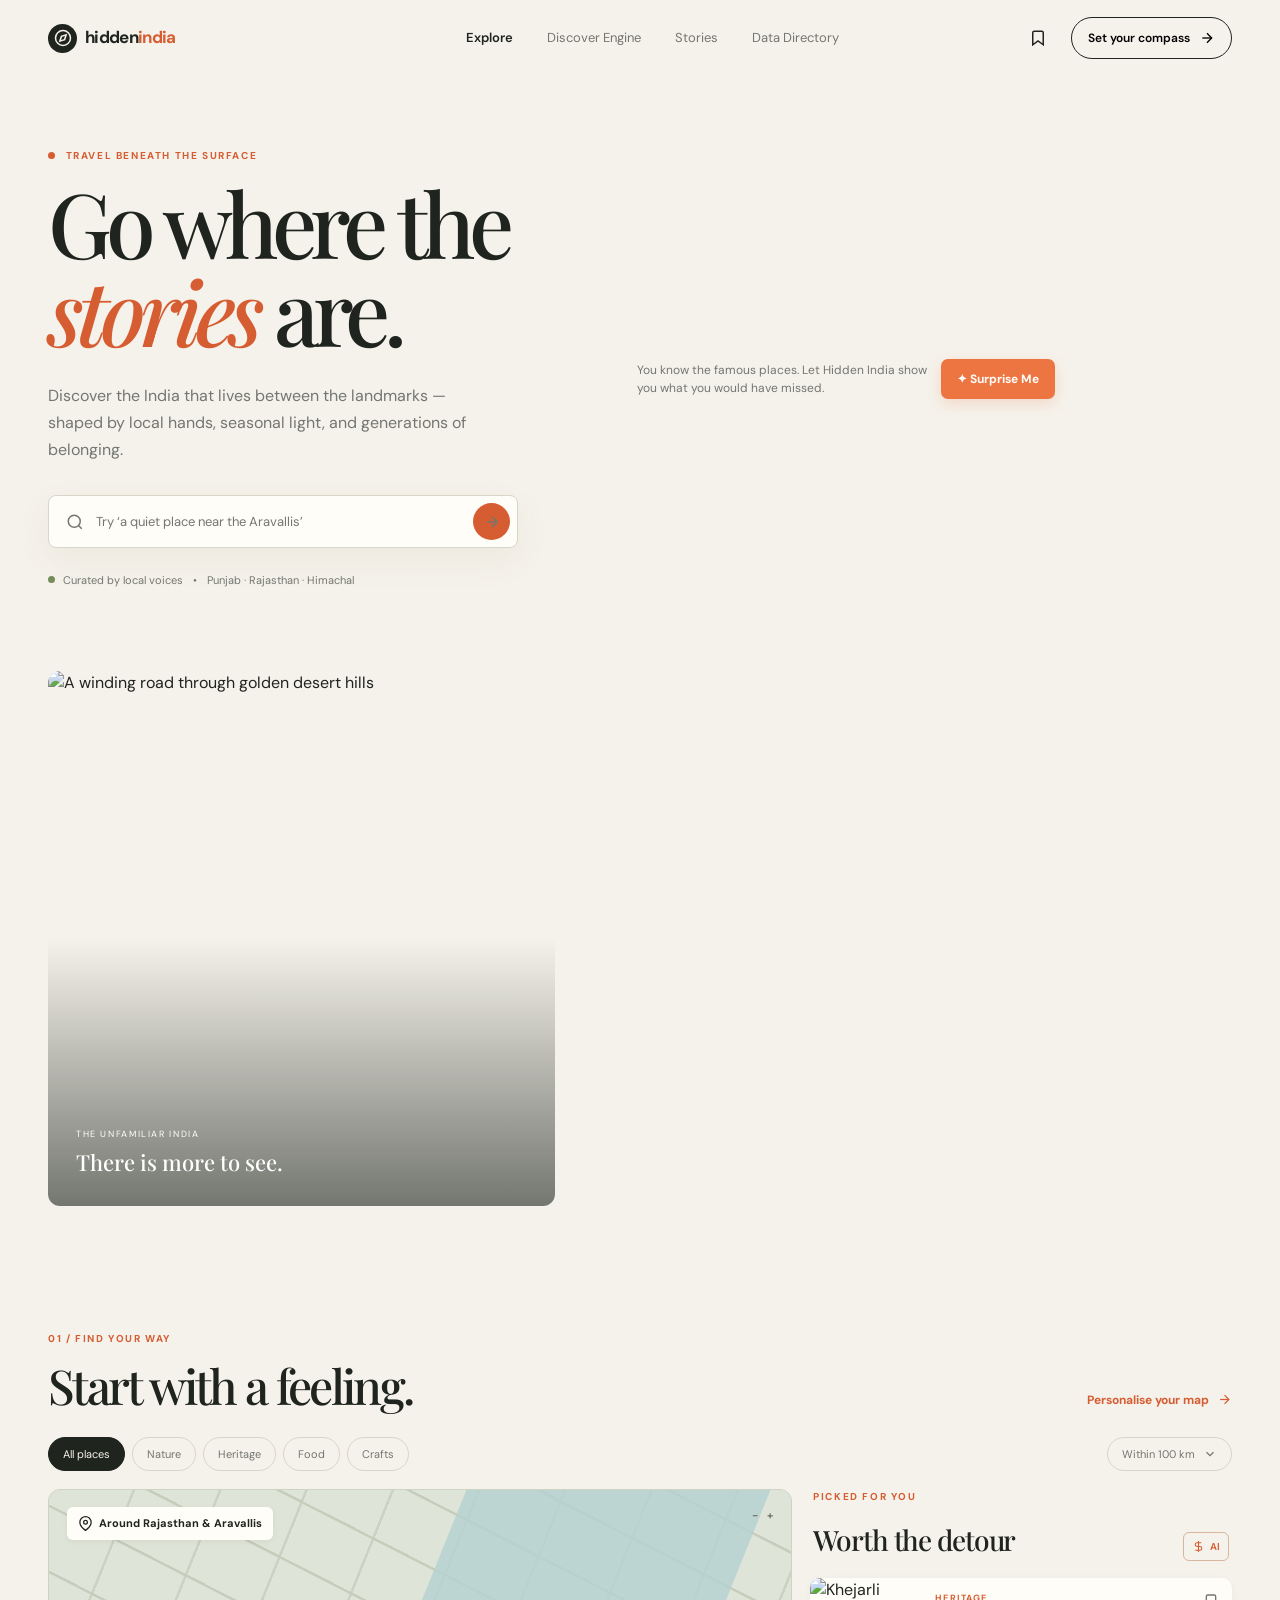
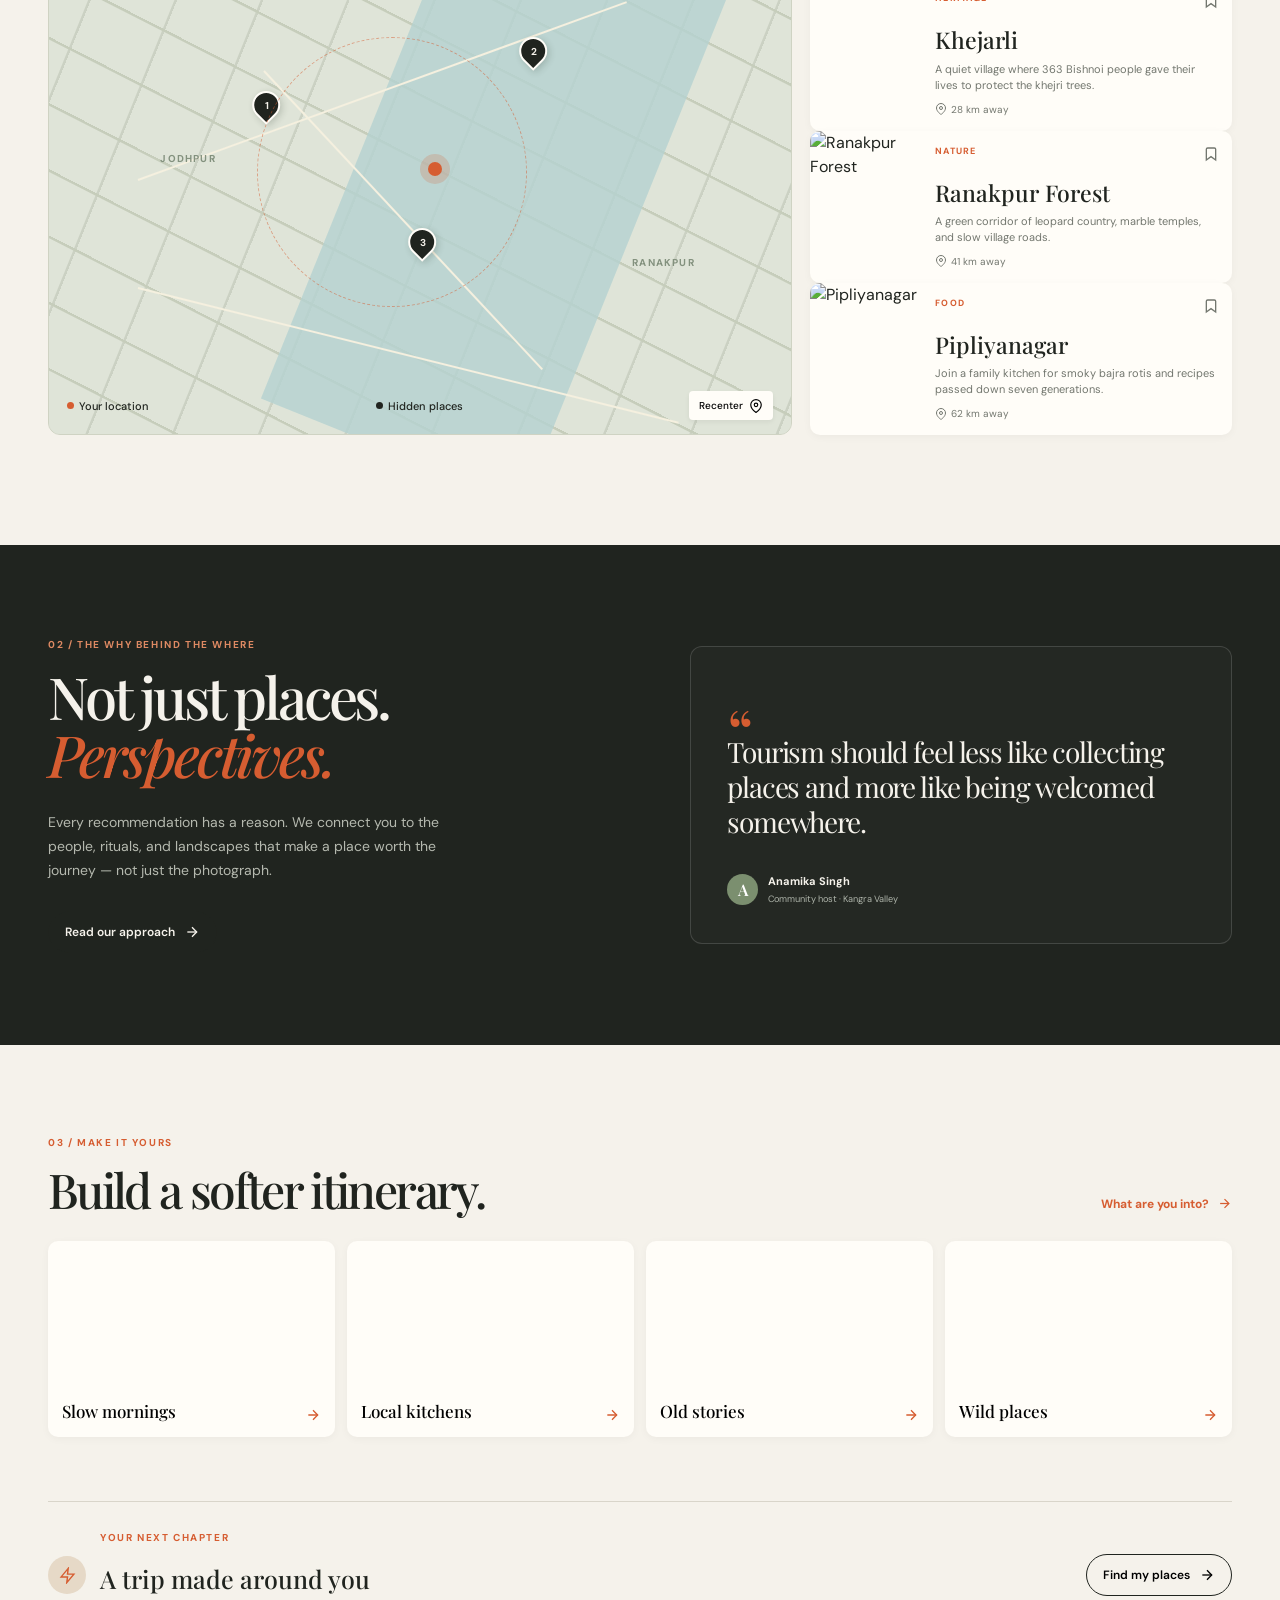
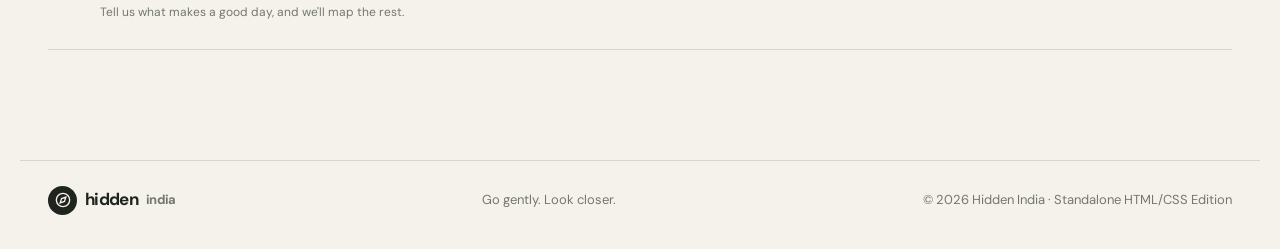
==== commit e9373425: "SUPRISE ME" ====
--- a/index.html
+++ b/index.html
@@ -60,6 +60,11 @@
       </div>
     </div>
 
+    <div class="hero-surprise">
+      <p>You know the famous places. Let Hidden India show you what you would have missed.</p>
+      <button class="surprise-button" onclick="openSurpriseMe()">✦ Surprise Me</button>
+    </div>
+
     <div class="hero-art">
       <img src="https://images.unsplash.com/photo-1500534623283-312aade485b7?auto=format&fit=crop&w=1100&q=85" alt="A winding road through golden desert hills">
       <div class="hero-art-caption">
@@ -105,7 +110,7 @@
           <span class="map-zoom">− &nbsp; +</span>
         </div>
         
-        <div class="map-surface" aria-label="Stylized map of destinations">
+        <div class="map-surface" id="google-map-index" aria-label="Stylized map of destinations">
           <div class="map-water"></div>
           <div class="map-road road-one"></div>
           <div class="map-road road-two"></div>
--- a/styles.css
+++ b/styles.css
@@ -926,6 +926,49 @@
   transform: translateY(0);
 }
 
+.hero-surprise { margin-top: 22px; display: flex; align-items: center; gap: 14px; }
+.hero-surprise p { margin: 0; max-width: 290px; color: var(--muted-foreground); font-size: 12px; line-height: 1.5; }
+.surprise-button { border: 0; border-radius: 7px; background: #ed7541; color: #fffefa; padding: 11px 16px; font: inherit; font-size: 12px; font-weight: 700; cursor: pointer; box-shadow: 0 5px 14px #ed754133; }
+.surprise-button:hover { background: #cf5e2d; }
+.rail-surprise { width: 100%; margin-top: 10px; }
+.surprise-button.full { width: 100%; margin-top: 8px; }
+.surprise-backdrop { z-index: 300; overflow-y: auto; padding: 28px 14px; align-items: start; }
+.surprise-modal { position: relative; width: min(650px, 100%); margin: auto; background: var(--card); border-radius: 16px; padding: 30px; box-shadow: 0 24px 70px #1e2f2870; transform: translateY(20px); transition: transform .25s ease; }
+.surprise-backdrop.active .surprise-modal { transform: translateY(0); }
+.surprise-modal h2 { font-family: var(--font-serif); font-size: clamp(30px, 5vw, 45px); letter-spacing: -.05em; margin: 6px 0; }
+.surprise-modal > p { color: var(--muted-foreground); font-size: 13px; line-height: 1.55; }
+.surprise-group { margin: 20px 0; }
+.surprise-group > b, .surprise-group label { display: block; font-size: 13px; margin-bottom: 9px; }
+.surprise-options { display: flex; flex-wrap: wrap; gap: 7px; }
+.surprise-options button { border: 1px solid var(--border); background: #fffefa; color: var(--muted-foreground); border-radius: 999px; padding: 8px 11px; font: inherit; font-size: 11px; cursor: pointer; }
+.surprise-options button.selected { background: #e8f1e8; border-color: #397e50; color: #145343; font-weight: 700; }
+.surprise-group input[type="range"] { width: 100%; accent-color: #ed7541; }
+.surprise-range-labels, .surprise-group label span { color: var(--muted-foreground); font-size: 10px; font-weight: 400; }
+.surprise-range-labels { display: flex; justify-content: space-between; }
+.surprise-loading { text-align: center; padding: 60px 35px; }
+.surprise-orb { width: 70px; height: 70px; display: grid; place-items: center; margin: 0 auto 20px; border-radius: 50%; color: #fffefa; background: #145343; font-size: 29px; animation: surprise-pulse 1.1s infinite alternate; }
+@keyframes surprise-pulse { to { transform: scale(1.12) rotate(12deg); box-shadow: 0 0 0 16px #14534318; } }
+.discovery-steps { display: grid; gap: 9px; margin-top: 25px; text-align: left; }
+.discovery-steps span { color: var(--muted-foreground); font-size: 12px; opacity: 0; animation: step-in .3s forwards; }
+.discovery-steps span::before { content: '✓'; color: #397e50; margin-right: 8px; font-weight: 700; }
+.discovery-steps span:nth-child(2) { animation-delay: .25s; }.discovery-steps span:nth-child(3) { animation-delay: .5s; }.discovery-steps span:nth-child(4) { animation-delay: .75s; }.discovery-steps span:nth-child(5) { animation-delay: 1s; }.discovery-steps span:nth-child(6) { animation-delay: 1.25s; }
+@keyframes step-in { to { opacity: 1; transform: translateX(4px); } }
+.surprise-result { max-width: 760px; }.surprise-result > img { width: 100%; height: 250px; object-fit: cover; border-radius: 10px; margin: 12px 0; }
+.surprise-result-title { display: flex; justify-content: space-between; gap: 12px; align-items: start; }.surprise-result-title h3, .why-card h3, .experience-card h3 { margin: 0; font-size: 20px; }.surprise-result-title p { margin: 5px 0; }.surprise-result-title strong { background: #e8f1e8; color: #145343; padding: 9px; border-radius: 9px; font-size: 11px; text-align: center; }.surprise-result-title strong em { display: block; font-style: normal; font-size: 16px; }
+.why-card, .experience-card, .missed-card { margin-top: 15px; padding: 17px; border: 1px solid var(--border); border-radius: 10px; background: #fbfaf5; }.why-card p, .missed-card p { color: var(--muted-foreground); font-size: 12px; line-height: 1.55; }
+.metric { margin-top: 11px; }.metric > span { display: flex; justify-content: space-between; font-size: 11px; }.metric i { display: block; height: 6px; margin-top: 5px; background: #e2e6de; border-radius: 999px; overflow: hidden; }.metric i i { margin: 0; background: #397e50; }
+.surprise-timeline { padding: 0; margin: 13px 0; list-style: none; }.surprise-timeline li { display: grid; grid-template-columns: 52px 1fr; gap: 10px; padding: 0 0 15px; position: relative; }.surprise-timeline li:not(:last-child)::after { content: ''; position: absolute; left: 25px; top: 22px; height: calc(100% - 5px); border-left: 1px dashed #b4c4b6; }.surprise-timeline time { color: #397e50; font-size: 11px; font-weight: 700; }.surprise-timeline b, .surprise-timeline small { display: block; font-size: 12px; }.surprise-timeline small { color: var(--muted-foreground); margin-top: 3px; }.experience-summary { display: flex; flex-wrap: wrap; gap: 8px; }.experience-summary span { background: #e8f1e8; color: #355b42; padding: 6px 8px; border-radius: 5px; font-size: 10px; }.experience-summary b { display: block; color: #1d382a; }.missed-card { border-left: 3px solid #ed7541; }.surprise-actions { display: flex; flex-wrap: wrap; gap: 8px; margin-top: 15px; }.surprise-actions button { flex: 1 1 135px; }
+
+@media (max-width: 640px) {
+  .hero-surprise { align-items: flex-start; flex-direction: column; }
+  .surprise-button { min-height: 44px; }
+  .surprise-backdrop { padding: 40px 0 0; align-items: end; }
+  .surprise-modal { width: 100%; max-height: 92vh; overflow-y: auto; border-radius: 18px 18px 0 0; padding: 25px 18px 34px; }
+  .surprise-result > img { height: 190px; }
+  .surprise-result-title { align-items: stretch; flex-direction: column; }
+  .surprise-result-title strong { align-self: flex-start; }
+}
+
 .place-modal > img {
   width: 100%;
   height: 230px;
@@ -1381,6 +1424,29 @@
   background: repeating-linear-gradient(25deg, transparent 0 65px, #cbd4c9 66px 68px), repeating-linear-gradient(112deg, transparent 0 100px, #c9d1c7 101px 103px), #e4e7df;
 }
 
+.map-embed {
+  position: absolute;
+  inset: 0;
+  width: 100%;
+  height: 100%;
+  border: 0;
+  z-index: 1;
+}
+
+.map-texture:has(.map-embed) {
+  background: #e4e7df;
+}
+
+.map-texture:has(.map-embed)::before,
+.map-texture:has(.map-embed)::after,
+.map-texture:has(.map-embed) > :not(.map-embed) {
+  display: none;
+}
+
+.map-workspace:has(.map-embed) .map-toolbar {
+  display: none;
+}
+
 .map-texture:before, .map-texture:after {
   content: '';
   position: absolute;
@@ -1511,6 +1577,7 @@
   color: #6d756f;
   font-size: 10px;
   box-shadow: 0 3px 15px #22382a18;
+  z-index: 2;
 }
 
 .map-toolbar span:first-child {
